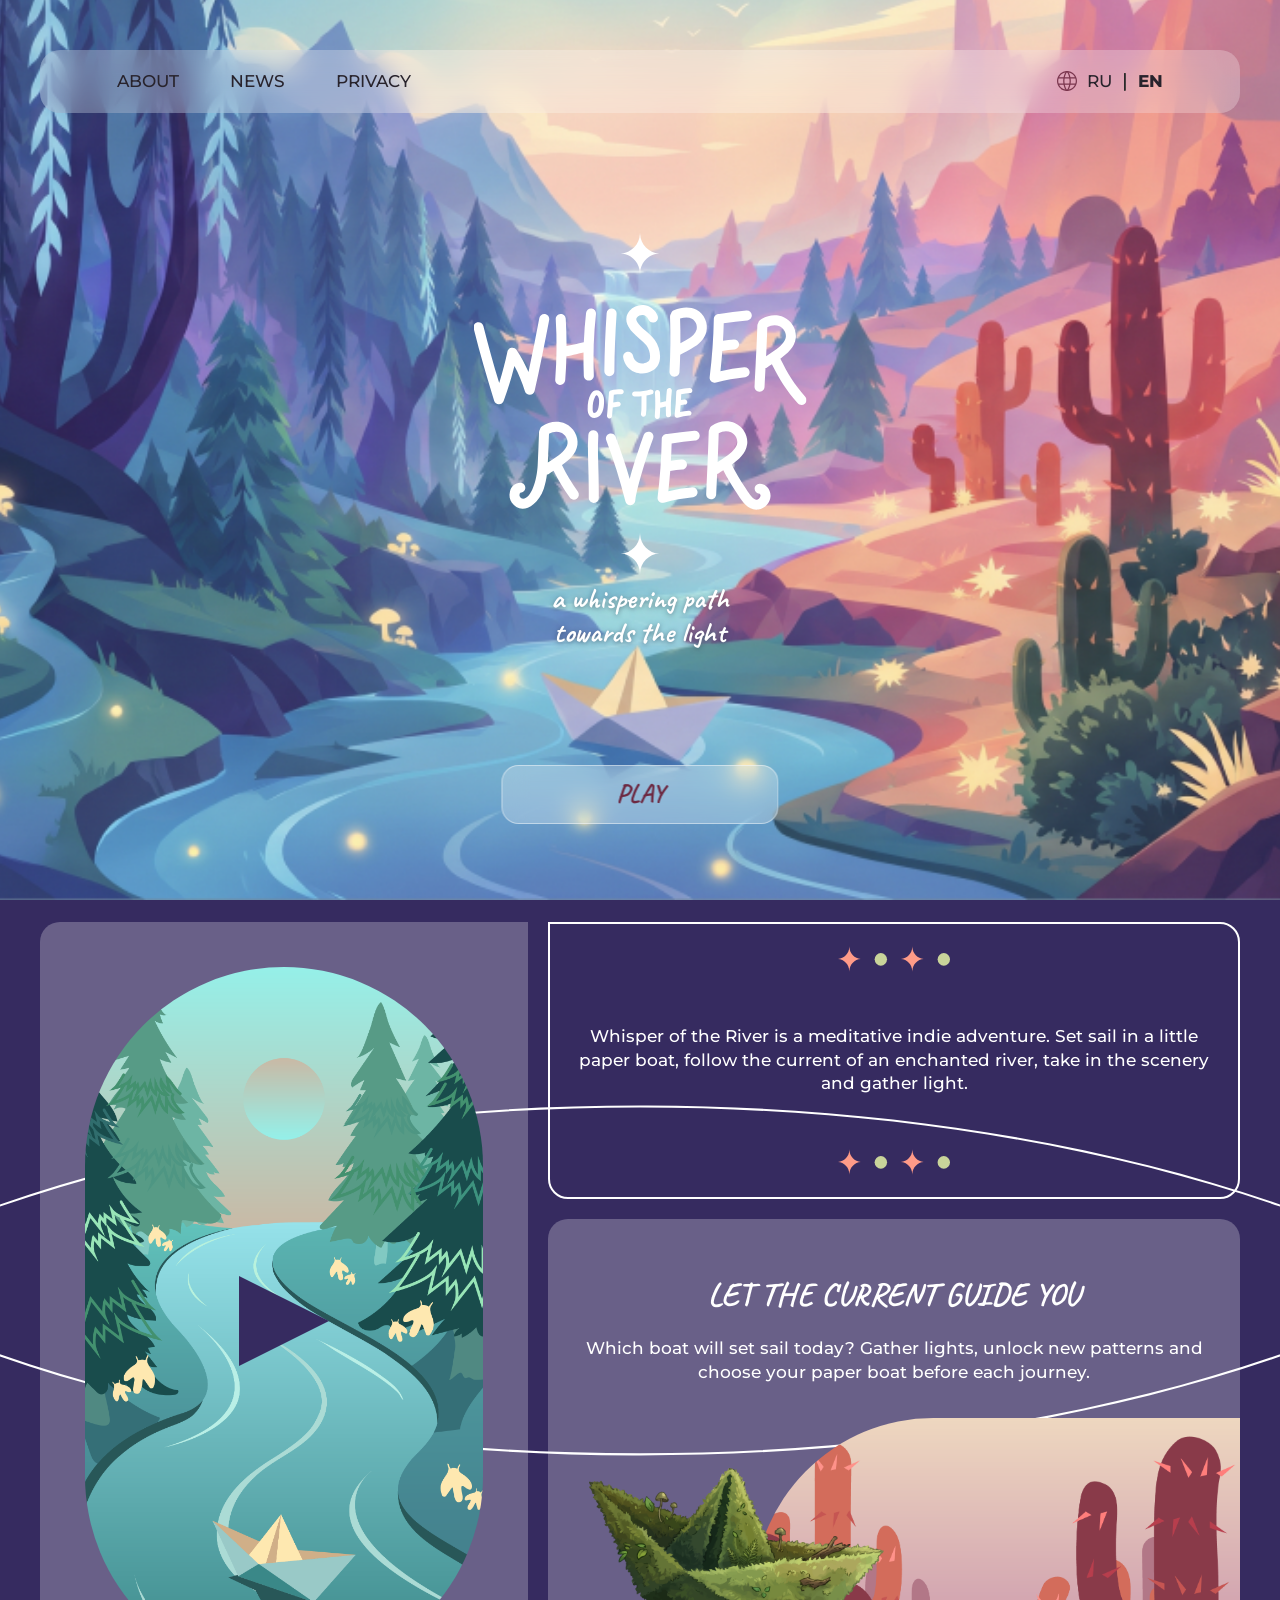
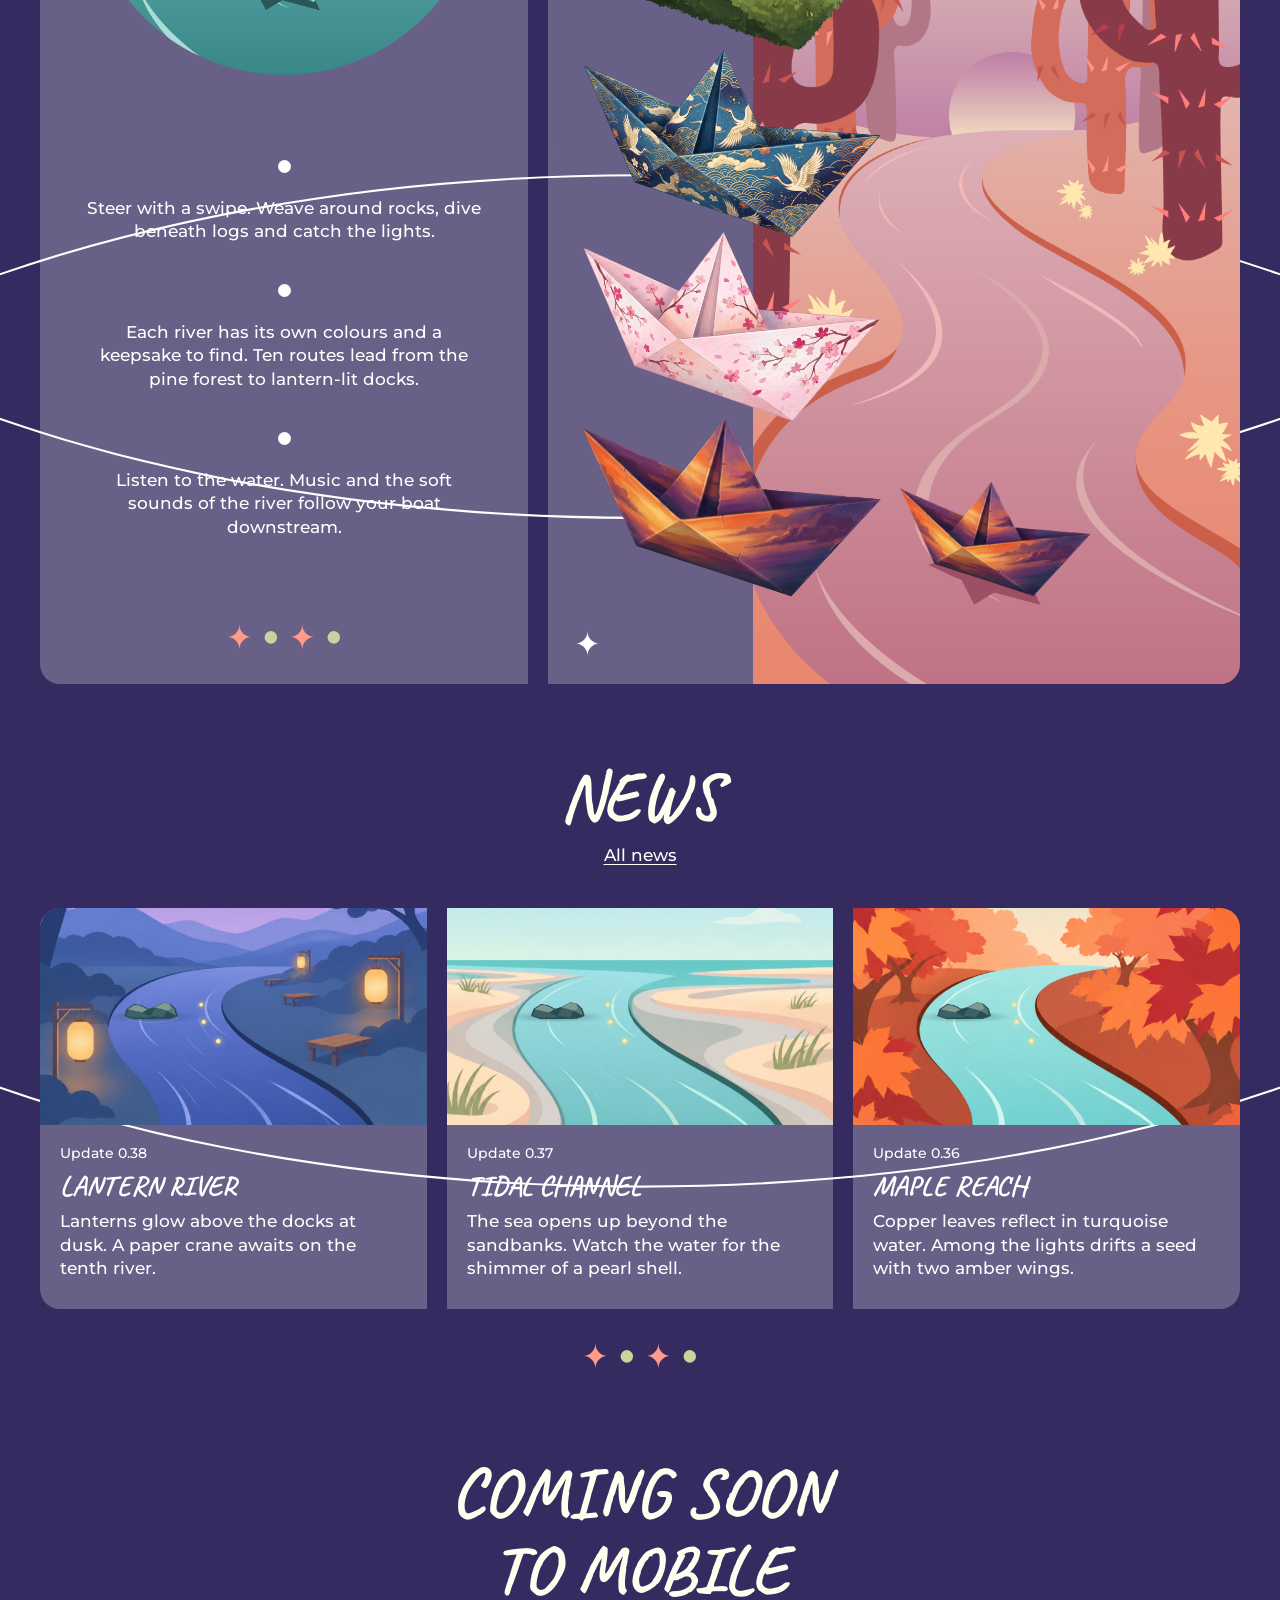
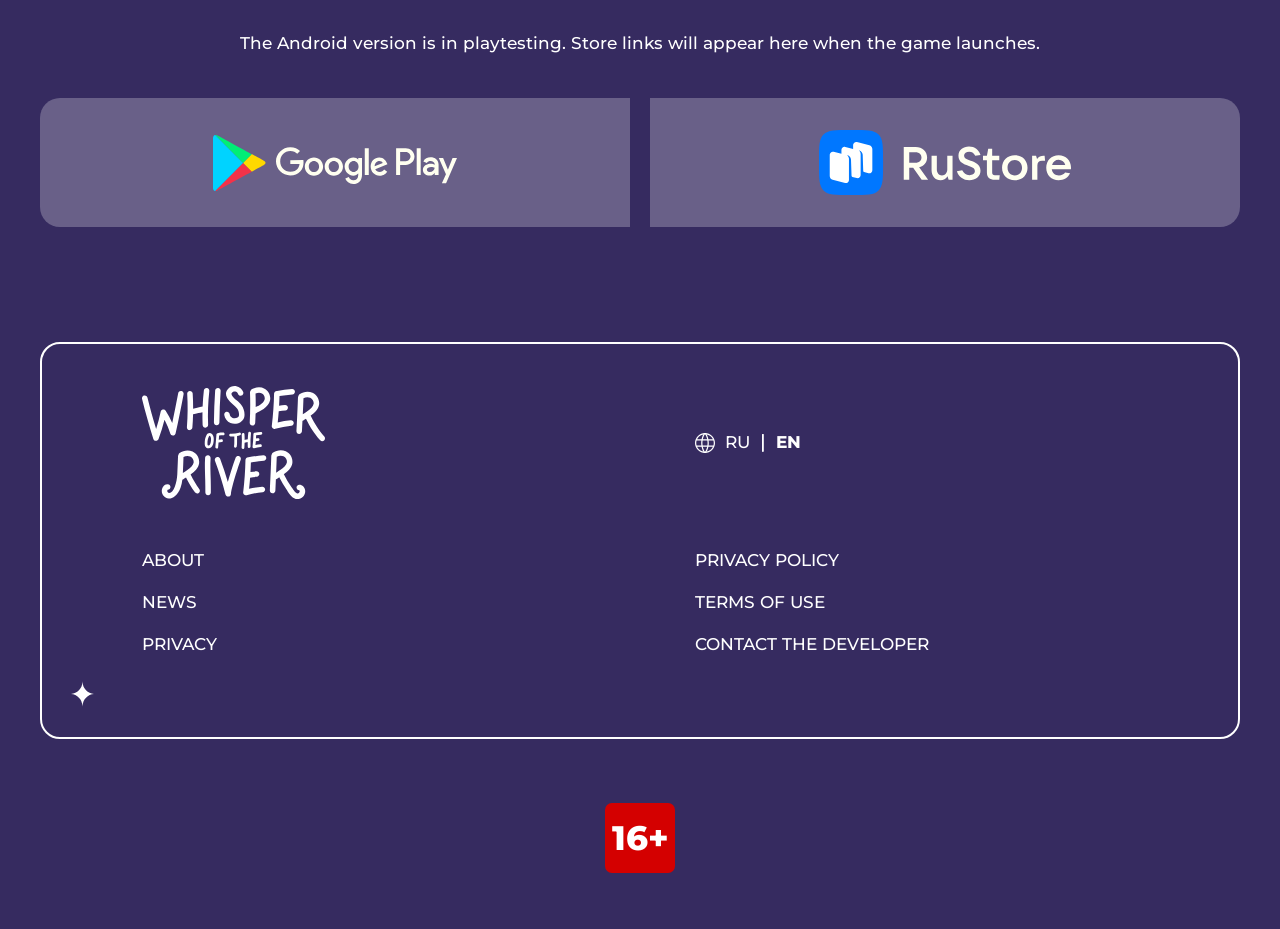
==== en/index.html @ 46de57a1 "Публикация сайта Whisper of the River" ====
<!doctype html>
<html lang="en"><head><meta charset="utf-8"><meta name="viewport" content="width=device-width,initial-scale=1"><meta name="theme-color" content="#362b60"><title>Whisper of the River</title>
<meta name="description" content="A paper boat’s journey along ten enchanted rivers."><link rel="icon" href="../assets/spark.svg"><link rel="stylesheet" href="../assets/site.css"><script defer src="../assets/site.js"></script></head>
<body class="landing"><a class="skip" href="#content">Skip to content</a><section class="hero"><header class="bar wrap"><nav aria-label="Menu"><a href="index.html#about">About</a><a href="news/index.html">News</a><a href="privacy/index.html">Privacy</a></nav><div class="languages"><img src="../assets/globe.svg" alt="" ><a lang="ru" hreflang="ru" href="../index.html">RU</a><img src="../assets/divider-dark.svg" alt="" class="divider"><a lang="en" hreflang="en" href="index.html" aria-current="page">EN</a></div>
      <button class="menu-toggle" data-open="menu" aria-haspopup="dialog" aria-controls="menu" aria-label="Menu"><img src="../assets/menu.svg" alt="" ></button></header>
    <dialog id="menu" aria-label="Menu"><button class="close" autofocus aria-label="Close" data-close><img src="../assets/close.svg" alt="" ></button>
    <a href="index.html" aria-label="Home"><picture><source media="(max-width: 700px)" srcset="../assets/wordmark-mobile.svg"><img src="../assets/wordmark.svg" alt="Whisper of the River" ></picture></a><nav><a href="index.html#about">About</a><a href="news/index.html">News</a><a href="privacy/index.html">Privacy</a></nav><a class="play menu-play" href="index.html#release">Play</a></dialog><h1><picture><source media="(max-width: 700px)" srcset="../assets/hero-mobile.svg"><img src="../assets/hero-logo.svg" alt="Whisper of the River" ></picture></h1>
        <p class="tagline">a whispering path<br>towards the light</p><a class="play" href="#release">Play</a></section>
        <main id="content"><section class="about wrap" id="about" aria-label="About">
        <div class="intro"><img src="../assets/stars-top.svg" alt="" ><p>Whisper of the River is a meditative indie adventure. Set sail in a little paper boat, follow the current of an enchanted river, take in the scenery and gather light.</p><img src="../assets/stars.svg" alt="" ></div>
        <div class="journey"><button class="poster" data-open="film" aria-haspopup="dialog" aria-label="Watch gameplay"><img src="../assets/forest.png" alt="" ><img src="../assets/play.svg" alt="" class="play-icon"></button>
        <ul><li>Steer with a swipe. Weave around rocks, dive beneath logs and catch the lights.</li><li>Each river has its own colours and a keepsake to find. Ten routes lead from the pine forest to lantern-lit docks.</li><li>Listen to the water. Music and the soft sounds of the river follow your boat downstream.</li></ul><img src="../assets/stars.svg" alt="" ></div>
        <div class="fleet"><h2>Let the current guide you</h2>
        <p>Which boat will set sail today? Gather lights, unlock new patterns and choose your paper boat before each journey.</p>
        <div class="fleet-art"><img src="../assets/trail.svg" alt="" class="trail"><img src="../assets/desert.png" alt="" class="desert" loading="lazy"><img src="../assets/boat-moss.png" alt="" class="boat moss" loading="lazy"><img src="../assets/boat-night.png" alt="" class="boat night" loading="lazy"><img src="../assets/boat-blossom.png" alt="" class="boat blossom" loading="lazy"><img src="../assets/boat-sunset.png" alt="" class="boat sunset" loading="lazy"><img src="../assets/boat-sunset.png" alt="" class="boat little" loading="lazy"><img src="../assets/spark.svg" alt="" class="spark"></div></div></section>
        <section class="news wrap" id="news"><h2>News</h2><a href="news/index.html">All news</a><div class="cards"><article><a class="card" href="news/lantern/index.html"><img src="../assets/10.webp" alt="" loading="lazy">
        <div><small>Update 0.38</small><h3>Lantern River</h3><p>Lanterns glow above the docks at dusk. A paper crane awaits on the tenth river.</p></div></a></article><article><a class="card" href="news/tidal/index.html"><img src="../assets/09.webp" alt="" loading="lazy">
        <div><small>Update 0.37</small><h3>Tidal Channel</h3><p>The sea opens up beyond the sandbanks. Watch the water for the shimmer of a pearl shell.</p></div></a></article><article><a class="card" href="news/maple/index.html"><img src="../assets/08.webp" alt="" loading="lazy">
        <div><small>Update 0.36</small><h3>Maple Reach</h3><p>Copper leaves reflect in turquoise water. Among the lights drifts a seed with two amber wings.</p></div></a></article></div><img src="../assets/stars.svg" alt="" ></section>
        <section id="release" class="release wrap"><h2>Coming soon<br>to mobile</h2><p>The Android version is in playtesting. Store links will appear here when the game launches.</p>
        <div class="stores"><div><img src="../assets/google-play.svg" alt="Google Play" ></div><div><img src="../assets/rustore.svg" alt="RuStore" ></div></div></section></main>
        <dialog id="film" aria-label="Watch gameplay"><button class="close" autofocus aria-label="Close" data-close><img src="../assets/close.svg" alt="" ></button><img class="footage" data-src="../assets/river-in-motion.webp" alt="A recording of a paper boat on the river"></dialog><footer class="wrap"><div class="footer-box"><a href="index.html" aria-label="Home"><picture><source media="(max-width: 700px)" srcset="../assets/wordmark-mobile.svg"><img src="../assets/wordmark.svg" alt="Whisper of the River" ></picture></a><div class="languages"><img src="../assets/globe-light.svg" alt="" ><a lang="ru" hreflang="ru" href="../index.html">RU</a><img src="../assets/divider.svg" alt="" class="divider"><a lang="en" hreflang="en" href="index.html" aria-current="page">EN</a></div><nav><a href="index.html#about">About</a><a href="news/index.html">News</a><a href="privacy/index.html">Privacy</a></nav>
    <nav><a href="privacy/index.html">Privacy policy</a><a href="terms/index.html">Terms of use</a><a href="mailto:al.mandarinne@mail.ru">Contact the developer</a></nav></div><b class="age">16+</b></footer></body></html>
---- assets/site.css ----
@font-face {
  font-family: Montserrat; src: url(Montserrat.ttf) format("truetype");
  font-weight: 100 900; font-display: swap;
}
@font-face {
  font-family: Caveat; src: url(caveat.ttf) format("truetype");
  font-weight: 400 700; font-display: swap;
}
:root {
  --river: #362b60; --glass: rgb(255 255 255 / 25%); --cream: #fffff0;
  color: white; background: var(--river); font: 500 106.25%/1.4 Montserrat, sans-serif;
}
* { box-sizing: border-box; }
body { margin: 0; }
body:has(dialog[open]) { overflow: hidden; }
img { display: block; max-width: 100%; }
button, a { color: inherit; font: inherit; }
button { cursor: pointer; }
button:focus-visible, a:focus-visible { outline: 3px solid #ffd58c; outline-offset: 4px; }
a { text-underline-offset: .18em; }
a:hover { text-decoration: underline; }
button { border: 0; background: transparent; padding: 0; }
p, h1, h2, h3, ul { margin: 0; }
h1,h2,h3,.play,.tagline { font-family: Caveat, cursive; font-weight: 700; }
h2,h3,.play { text-transform: uppercase; }
.wrap { width: min(1200px, calc(100% - 64px)); margin-inline: auto; }
.skip { position: absolute; top: -5rem; left: 1rem; z-index: 10; background: var(--river); padding: .65rem; }
.skip:focus { top: 0; }
.hero {
  position: relative; isolation: isolate; height: clamp(560px, 100svh, 1080px);
  background: #74899b url(river-valley.png) center bottom / auto 115.55% no-repeat;
}
@media (min-aspect-ratio: 2/1) { .hero { background-size: cover; } }
.hero h1,.tagline,.hero > .play { position: absolute; left: 50%; transform: translateX(-50%); }
.hero h1 { top: 25.8%; width: min(37vh, 397px); width: min(37svh, 397px); }
.hero h1 img { width: 100%; }
.tagline { top: 64.7%; font-size: clamp(1.45rem,3.2svh,2rem); line-height: 1.18; text-align: center; text-shadow: 0 1px 5px #303d5299; }
.play {
  display: grid; place-items: center; text-decoration: none; background: var(--glass);
  border-radius: 17px; border: 1px solid #ffffff73; backdrop-filter: blur(12px);
  width: 277px; height: 59px; font-size: 1.55rem; color: #6d2942;
}
.hero > .play { top: 85%; }
.play:hover { background: #ffffff80; }
.bar {
  height: 63px; display: flex; align-items: center; justify-content: space-between;
  color: #28232c; border-radius: 20px; background: var(--glass); backdrop-filter: blur(14px);
  padding: 0 clamp(24px,6vw,102px);
}
.hero .bar { position: absolute; inset: 5.55% 0 auto; }
.bar nav,.languages { display: flex; align-items: center; }
.bar nav { gap: clamp(18px,4vw,66px); }
nav a,.languages a { text-decoration: none; text-transform: uppercase; }
nav a:hover,.languages a:hover { text-decoration: underline; }
.languages { gap: 10px; }
.languages a { padding: .5rem 0; }
.languages a[aria-current] { font-weight: 750; }
.languages .divider { width: 18px; transform: rotate(90deg); margin-inline: -6px; }
.menu-toggle { display: none; }
.landing { background: var(--river) url(orbits.svg) center 442px / 2000px auto no-repeat; }
.about {
  position: relative; margin-top: 22px; display: grid; gap: 20px;
  grid-template-columns: 488fr 692fr; grid-template-rows: auto 1fr;
  grid-template-areas: "journey intro" "journey fleet"; text-align: center;
}
.intro,.journey,.fleet { min-width: 0; }
.intro { grid-area: intro; border: 2px solid #fff; border-radius: 0 20px 20px; min-height: 277px;
  padding: 22px 18px; display: flex; flex-direction: column; align-items: center; justify-content: space-between; gap: 24px; }
.intro p { margin-block: auto; }
.journey,.fleet,.card,.stores > div { background: var(--glass); }
.journey { grid-area: journey; border-radius: 20px 0 0 20px; padding: 9.2% 9.2% 7%; display: flex; flex-direction: column; align-items: center; justify-content: space-between; gap: 32px; }
.poster { position: relative; border-radius: 999px; overflow: hidden; width: 100%; }
.poster > img:first-child { width: 100%; aspect-ratio: 398/708; object-fit: cover; }
.play-icon { position: absolute; width: 22.6%; inset: 50% auto auto 50%; transform: translate(-50%,-50%); transition: scale .15s; }
.poster:hover .play-icon { scale: 1.05; }
.journey ul { list-style: none; padding: 0; display: grid; gap: clamp(22px,3.1vw,65px); }
.journey li::before { content: ""; display: block; margin: 0 auto 1.4rem; width: 13px; height: 13px; background: url(dot.svg) center / contain no-repeat; }
.fleet { grid-area: fleet; border-radius: 20px 20px 20px 0; display: flex; flex-direction: column; overflow: hidden; }
.fleet h2 { margin: 7.7% 12px 0; font-size: clamp(1.55rem,2.55vw,2.12rem); }
.fleet p { margin: 2.8% 2.8% 4.8%; }
.fleet-art { margin-top: auto; position: relative; aspect-ratio: 692/866; }
.fleet-art img { position: absolute; }
.desert { right: 0; top: 0; width: 70.4%; height: 100%; object-fit: cover; border-radius: 37% 0 0 0 / 21% 0 0 0; }
.trail { top: 10%; left: 36%; width: 32%; transform: rotate(13deg); }
.boat { object-fit: cover; width: 52.2%; left: -1.6%; }
.moss { top: 5.8%; left: 5.9%; width: 42.6%; }
.night { top: 25.8%; }
.blossom { top: 47%; }
.sunset { top: 68%; width: 53.2%; }
.little { top: 75.8%; left: 46.7%; width: 34%; }
.spark { bottom: 3.2%; left: 4%; width: 3.3%; }
@media (min-width: 1600px) {
  .about::before,.about::after,.landing footer::before,.landing footer::after { content: ""; position: absolute; top: 10px; width: 60px; height: 66px; background: url(margin-star.svg) center / contain no-repeat; }
  .about::after,.landing footer::after { left: calc(50% + 50vw - 110px); }
  .about::before,.landing footer::before { right: calc(50% + 50vw - 82px); width: 32px; background-image: url(margin-dot.svg); }
  .landing footer::before,.landing footer::after { top: auto; bottom: 35px; }
}
.news,.release { text-align: center; }
.news { margin-top: 75px; }
.news h2,.release h2,.inside h1 { color: var(--cream); font-size: clamp(2.5rem,5.35vw,4.12rem); line-height: 1.12; }
.news > a { display: inline-block; margin-top: 8px; }
.news > img { margin: 34px auto 0; }
.cards { display: grid; grid-template-columns: repeat(3,minmax(0,1fr)); gap: 20px; margin-top: 40px; text-align: left; }
.card { display: block; text-decoration: none; overflow: hidden; height: 100%; }
.cards article:first-child .card { border-radius: 20px 0 0 20px; }
.cards article:last-child .card { border-radius: 0 20px 20px 0; }
.card > img { width: 100%; aspect-ratio: 16/9; object-fit: cover; object-position: 50% 43%; }
.card > div { padding: 16px 20px 28px; }
.card h3 { font-size: 1.65rem; line-height: 1.14; margin: 5px 0 8px; }
.card:hover { text-decoration: none; background: #ffffff52; }
.card:hover h3 { text-decoration: underline; }
small { font-size: .84rem; }
.release { margin-top: 86px; }
.release p { margin: 24px auto 42px; max-width: 950px; }
.stores { display: grid; grid-template-columns: 1fr 1fr; gap: 20px; }
.stores > div { min-height: 129px; display: grid; place-items: center; border-radius: 20px 0 0 20px; }
.stores > div + div { border-radius: 0 20px 20px 0; }
footer { position: relative; padding-block: clamp(80px,9vw,172px) 56px; }
.footer-box { border: 2px solid white; border-radius: 20px; padding: 42px 8.3% 80px;
  display: grid; grid-template-columns: 1fr 1fr; align-items: center; gap: 50px 11%;
  background: url(spark.svg) 2.5% 92% / 23px auto no-repeat; }
.footer-box nav { display: grid; justify-items: start; gap: 18px; }
.age { display: grid; place-items: center; background: #d40000; color: white; width: 70px; height: 70px; margin: 64px auto 0; border-radius: 7px; font: 800 2rem/1 Montserrat,sans-serif; }
dialog { background: var(--river); color: white; border: 0; padding: 0; }
dialog::backdrop { background: #171127bc; }
.close,.menu-toggle { min-width: 44px; min-height: 44px; place-items: center; }
.close { display: grid; position: absolute; top: 12px; right: 10px; z-index: 1; border-radius: 50%; background: var(--river); }
#film { border-radius: 18px; overflow: hidden; }
.footage { max-height: 88svh; max-width: 92vw; }
#menu { margin: 0 0 0 auto; width: min(85vw,320px); max-width: none; height: 100%; max-height: none; padding: 60px 20px 25px; }
#menu[open] { display: flex; flex-direction: column; }
#menu nav { display: grid; gap: 22px; margin-top: 52px; }
.menu-play { margin: auto auto 0; max-width: 100%; color: var(--cream); }
.inner-page .bar { margin-block: 32px 64px; background: #c3bdd1; }
.inside > h1 { text-transform: uppercase; margin: 24px 0 16px; overflow-wrap: anywhere; hyphens: auto; }
.inside > p,.inside > h2,.inside > small,.inside > a { max-width: 780px; margin-block: 20px; }
.inside > small { display: block; }
.article-art { width: min(100%,780px); max-height: 500px; object-fit: cover; object-position: center 43%; border-radius: 20px; }
@media (max-width: 900px) and (min-width: 701px) {
  .about { grid-template-columns: 41fr 59fr; gap: 12px; }
  .cards { gap: 12px; }
  .bar { padding-inline: 24px; }
  .footer-box { padding-inline: 5%; }
}
@media (max-width: 700px) {
  :root { font-size: 100%; }
  .wrap { width: calc(100% - 40px); }
  .hero { height: clamp(570px,100svh,850px); background-size: auto 100%; }
  .hero .bar { top: 4.5%; }
  .bar { padding: 0 10px 0 20px; }
  .bar nav { display: none; }
  .menu-toggle { display: grid; }
  .hero h1 { top: 31.3%; width: min(53.3vw,25svh,235px); }
  .tagline { top: 59.2%; font-size: 1.52rem; }
  .hero > .play { top: auto; bottom: 5.4%; width: 223px; }
  .landing { background-image: none; }
  .about { margin-top: 16px; display: flex; flex-direction: column; gap: 16px; }
  .intro,.journey,.fleet { border-radius: 20px; }
  .intro { padding: 20px 17px; min-height: 330px; }
  .intro img,.journey > img,.news > img { width: 80px; }
  .journey { padding: 26px 18px; gap: 30px; }
  .poster { max-width: 398px; }
  .journey ul { gap: 24px; }
  .journey li::before { width: 9px; height: 9px; margin-bottom: 18px; }
  .fleet h2 { font-size: 1.35rem; margin: 20px 8px 0; }
  .fleet p { margin: 15px 18px 35px; }
  .fleet-art { aspect-ratio: 334/866; max-height: 950px; }
  .desert { width: 74%; border-top-left-radius: 50% 20%; }
  .trail { display: none; }
  .boat { width: 83.5%; left: -26%; }
  .moss { width: 68%; top: 10.2%; left: -14%; }
  .night { top: 25.5%; } .blossom { top: 42%; } .sunset { top: 58.2%; }
  .little { top: 76.6%; left: 28.4%; width: 66%; }
  .spark { width: 16px; bottom: 2%; }
  .news { margin-top: 36px; }
  .cards { grid-template-columns: 1fr; gap: 16px; margin-top: 20px; }
  .landing .cards article:not(:first-child) { display: none; }
  .cards article .card,.cards article:first-child .card,.cards article:last-child .card { border-radius: 20px; }
  .card { text-align: center; }
  .news > img { margin-top: 20px; }
  .release { margin-top: 42px; }
  .release p { margin: 14px auto 22px; max-width: 32ch; }
  .stores { grid-template-columns: 1fr; gap: 16px; }
  .stores > div,.stores > div + div { min-height: 74px; border-radius: 16px; }
  .stores img { width: 143px; }
  footer { padding: 80px 0 24px; }
  .footer-box { grid-template-columns: 1fr; padding: 36px 17px 24px; gap: 30px; background-image: none; }
  .footer-box nav { font-size: .9rem; gap: 11px; }
  .footer-box .languages { grid-row: 4; }
  .age { margin-top: 32px; }
  .inner-page .bar { margin-block: 22px 38px; }
}
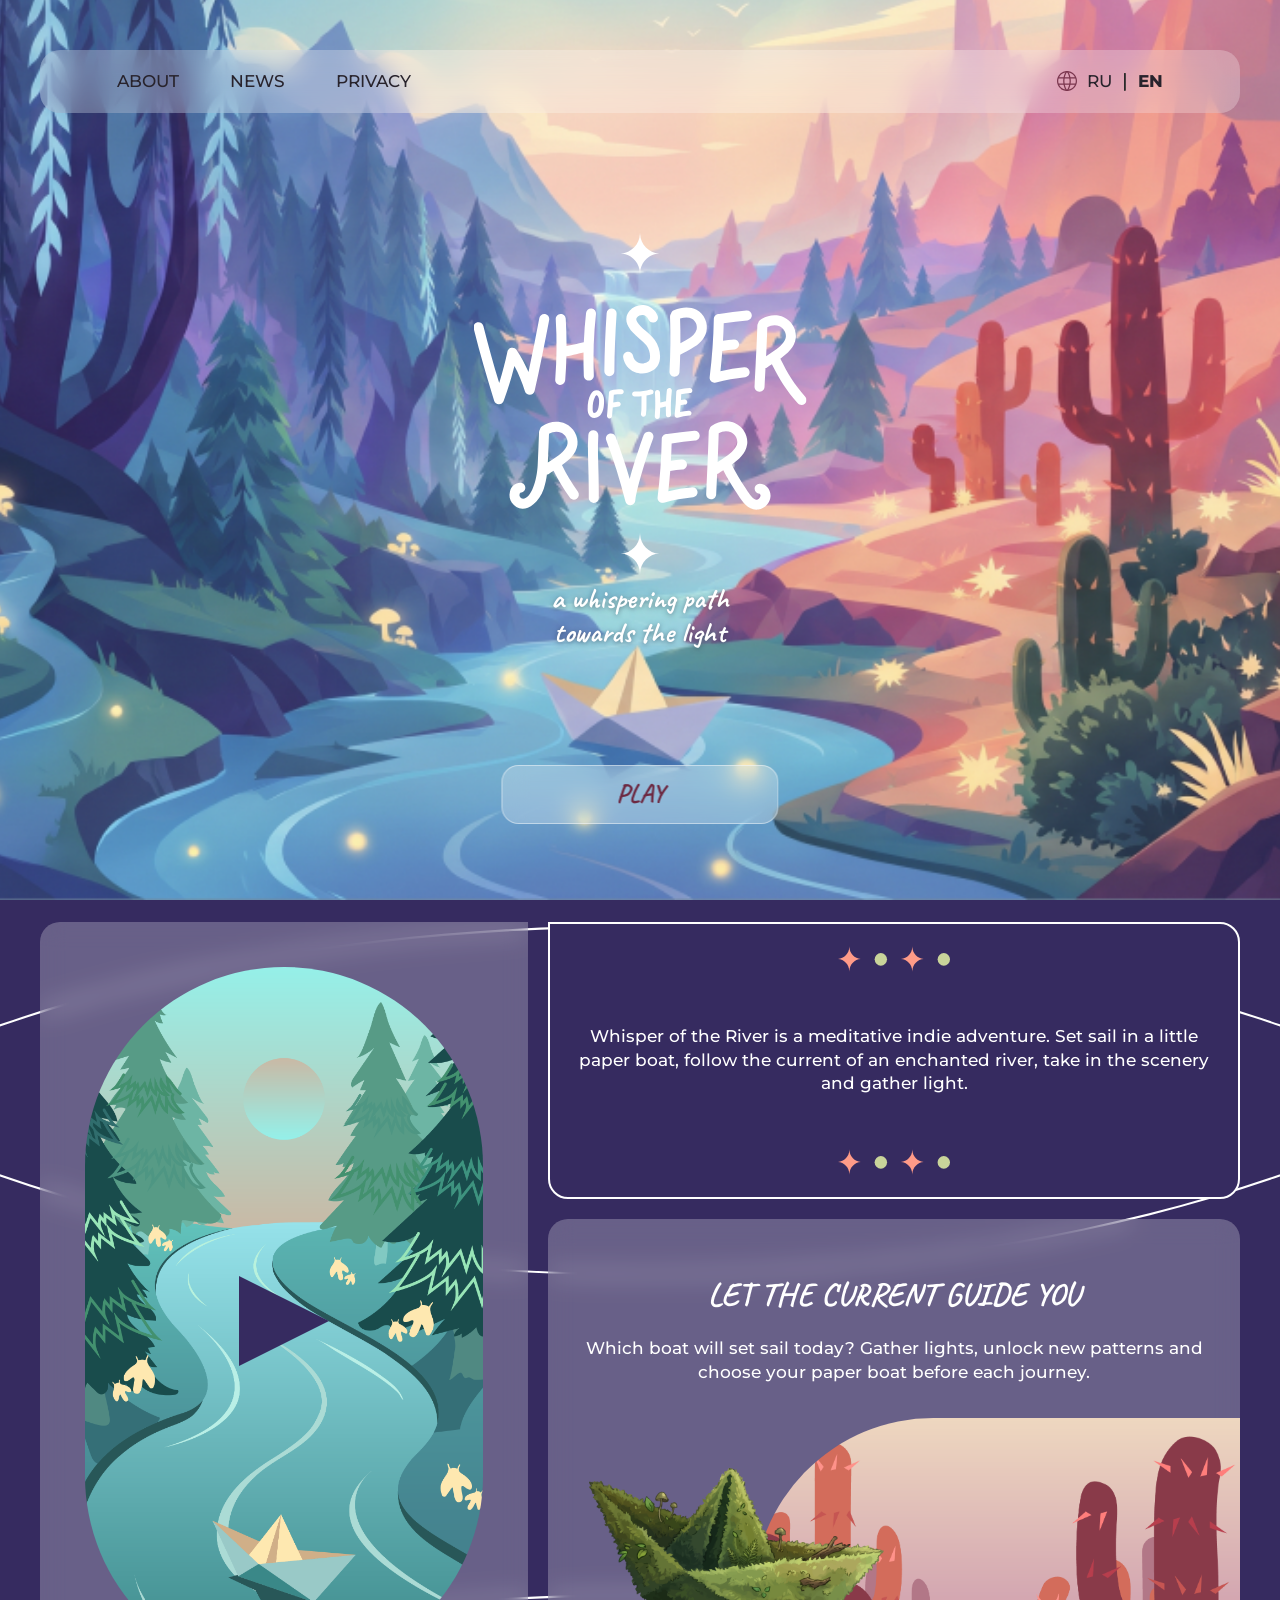
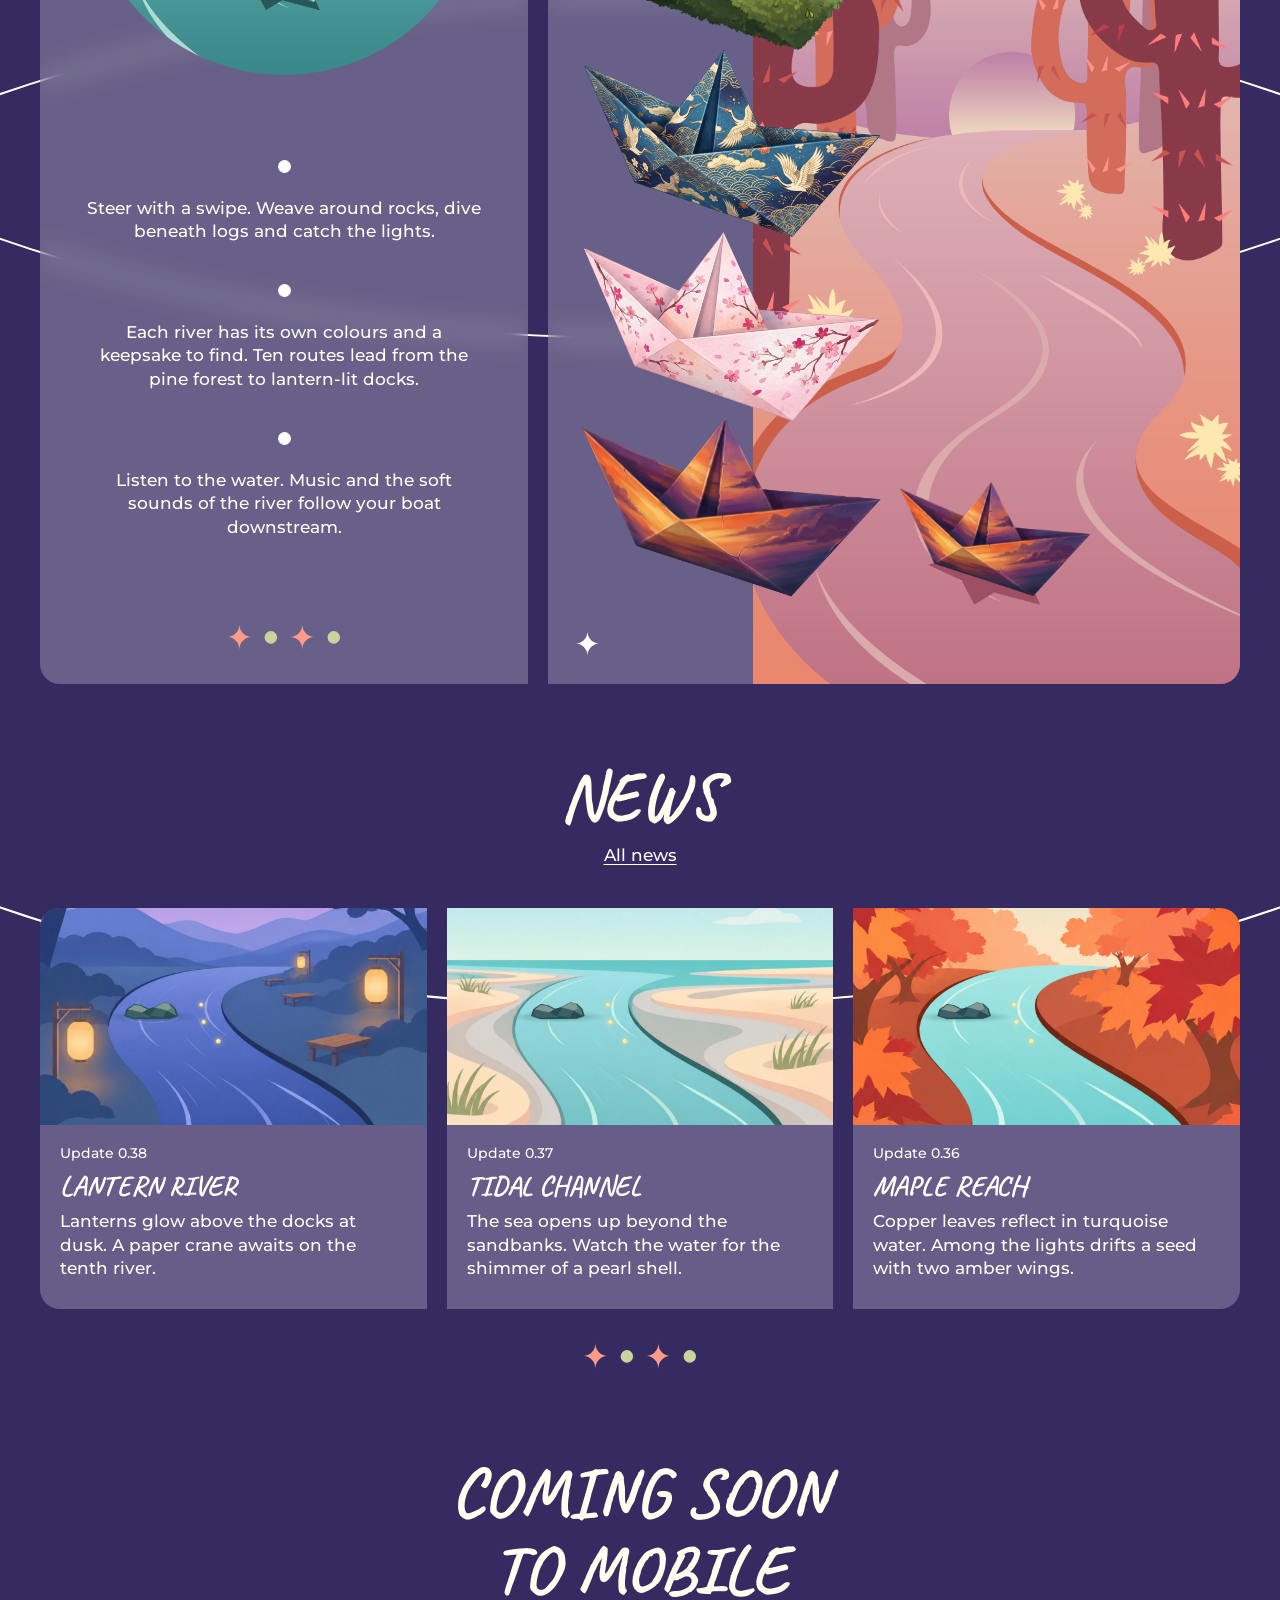
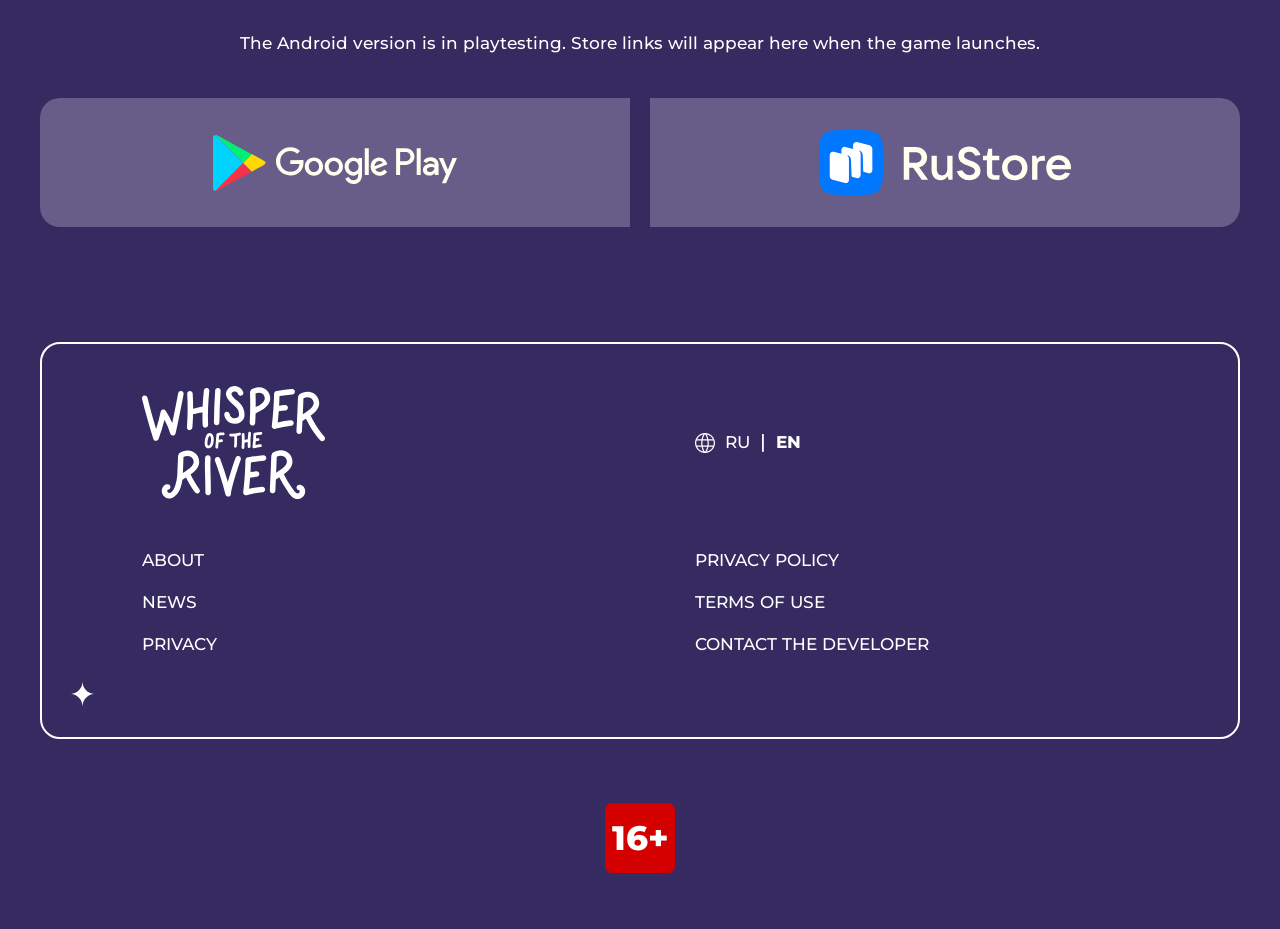
==== commit 0532daa8: "Исправить фон карточек и добавить выбор кораблика на реке" ====
--- a/en/index.html
+++ b/en/index.html
@@ -12,7 +12,7 @@
         <ul><li>Steer with a swipe. Weave around rocks, dive beneath logs and catch the lights.</li><li>Each river has its own colours and a keepsake to find. Ten routes lead from the pine forest to lantern-lit docks.</li><li>Listen to the water. Music and the soft sounds of the river follow your boat downstream.</li></ul><img src="../assets/stars.svg" alt="" ></div>
         <div class="fleet"><h2>Let the current guide you</h2>
         <p>Which boat will set sail today? Gather lights, unlock new patterns and choose your paper boat before each journey.</p>
-        <div class="fleet-art"><img src="../assets/trail.svg" alt="" class="trail"><img src="../assets/desert.png" alt="" class="desert" loading="lazy"><img src="../assets/boat-moss.png" alt="" class="boat moss" loading="lazy"><img src="../assets/boat-night.png" alt="" class="boat night" loading="lazy"><img src="../assets/boat-blossom.png" alt="" class="boat blossom" loading="lazy"><img src="../assets/boat-sunset.png" alt="" class="boat sunset" loading="lazy"><img src="../assets/boat-sunset.png" alt="" class="boat little" loading="lazy"><img src="../assets/spark.svg" alt="" class="spark"></div></div></section>
+        <div class="fleet-art" role="group" aria-label="Choose a boat"><img src="../assets/trail.svg" alt="" class="trail"><img src="../assets/desert.png" alt="" class="desert" loading="lazy"><button type="button" class="boat moss" aria-label="Moss" aria-pressed="false"><img src="../assets/boat-moss.png" alt="" loading="lazy"></button><button type="button" class="boat night" aria-label="Cranes" aria-pressed="false"><img src="../assets/boat-night.png" alt="" loading="lazy"></button><button type="button" class="boat blossom" aria-label="Cherry blossom" aria-pressed="false"><img src="../assets/boat-blossom.png" alt="" loading="lazy"></button><button type="button" class="boat sunset" aria-label="Sunset" aria-pressed="true"><img src="../assets/boat-sunset.png" alt="" loading="lazy"></button><div class="little" aria-hidden="true"><img src="../assets/boat-sunset.png" alt="" loading="lazy"></div><img src="../assets/spark.svg" alt="" class="spark"></div></div></section>
         <section class="news wrap" id="news"><h2>News</h2><a href="news/index.html">All news</a><div class="cards"><article><a class="card" href="news/lantern/index.html"><img src="../assets/10.webp" alt="" loading="lazy">
         <div><small>Update 0.38</small><h3>Lantern River</h3><p>Lanterns glow above the docks at dusk. A paper crane awaits on the tenth river.</p></div></a></article><article><a class="card" href="news/tidal/index.html"><img src="../assets/09.webp" alt="" loading="lazy">
         <div><small>Update 0.37</small><h3>Tidal Channel</h3><p>The sea opens up beyond the sandbanks. Watch the water for the shimmer of a pearl shell.</p></div></a></article><article><a class="card" href="news/maple/index.html"><img src="../assets/08.webp" alt="" loading="lazy">
--- a/assets/site.css
+++ b/assets/site.css
@@ -57,17 +57,23 @@
 .languages a[aria-current] { font-weight: 750; }
 .languages .divider { width: 18px; transform: rotate(90deg); margin-inline: -6px; }
 .menu-toggle { display: none; }
-.landing { background: var(--river) url(orbits.svg) center 442px / 2000px auto no-repeat; }
+.landing main {
+  display: flow-root;
+  background: url(orbits.svg) center -638px / 2000px auto no-repeat;
+}
 .about {
   position: relative; margin-top: 22px; display: grid; gap: 20px;
   grid-template-columns: 488fr 692fr; grid-template-rows: auto 1fr;
   grid-template-areas: "journey intro" "journey fleet"; text-align: center;
 }
 .intro,.journey,.fleet { min-width: 0; }
-.intro { grid-area: intro; border: 2px solid #fff; border-radius: 0 20px 20px; min-height: 277px;
+.intro { grid-area: intro; background: var(--river); border: 2px solid #fff; border-radius: 0 20px 20px; min-height: 277px;
   padding: 22px 18px; display: flex; flex-direction: column; align-items: center; justify-content: space-between; gap: 24px; }
 .intro p { margin-block: auto; }
-.journey,.fleet,.card,.stores > div { background: var(--glass); }
+.journey,.fleet,.card,.stores > div { background: #685c88; }
+@supports (backdrop-filter: blur(12px)) {
+  .journey,.fleet { background: var(--glass); backdrop-filter: blur(12px); }
+}
 .journey { grid-area: journey; border-radius: 20px 0 0 20px; padding: 9.2% 9.2% 7%; display: flex; flex-direction: column; align-items: center; justify-content: space-between; gap: 32px; }
 .poster { position: relative; border-radius: 999px; overflow: hidden; width: 100%; }
 .poster > img:first-child { width: 100%; aspect-ratio: 398/708; object-fit: cover; }
@@ -79,15 +85,21 @@
 .fleet h2 { margin: 7.7% 12px 0; font-size: clamp(1.55rem,2.55vw,2.12rem); }
 .fleet p { margin: 2.8% 2.8% 4.8%; }
 .fleet-art { margin-top: auto; position: relative; aspect-ratio: 692/866; }
-.fleet-art img { position: absolute; }
+.fleet-art > img,.fleet-art > button,.little { position: absolute; }
 .desert { right: 0; top: 0; width: 70.4%; height: 100%; object-fit: cover; border-radius: 37% 0 0 0 / 21% 0 0 0; }
 .trail { top: 10%; left: 36%; width: 32%; transform: rotate(13deg); }
-.boat { object-fit: cover; width: 52.2%; left: -1.6%; }
+.boat { width: 52.2%; left: -1.6%; touch-action: manipulation; }
+.boat img { width: 100%; pointer-events: none; }
+.boat:focus-visible { outline-offset: -5px; border-radius: 14px; }
+@media (hover: hover) {
+  .boat:hover img { filter: drop-shadow(0 3px 6px #fff5); }
+}
 .moss { top: 5.8%; left: 5.9%; width: 42.6%; }
 .night { top: 25.8%; }
 .blossom { top: 47%; }
 .sunset { top: 68%; width: 53.2%; }
-.little { top: 75.8%; left: 46.7%; width: 34%; }
+.little { top: 75.8%; left: 46.7%; width: 34%; aspect-ratio: 235/131; pointer-events: none; }
+.little img { position: absolute; inset: 0; width: 100%; height: 100%; object-fit: contain; }
 .spark { bottom: 3.2%; left: 4%; width: 3.3%; }
 @media (min-width: 1600px) {
   .about::before,.about::after,.landing footer::before,.landing footer::after { content: ""; position: absolute; top: 10px; width: 60px; height: 66px; background: url(margin-star.svg) center / contain no-repeat; }
@@ -96,6 +108,7 @@
   .landing footer::before,.landing footer::after { top: auto; bottom: 35px; }
 }
 .news,.release { text-align: center; }
+.news h2,.news > a,.release h2,.release p { width: fit-content; margin-inline: auto; background: var(--river); }
 .news { margin-top: 75px; }
 .news h2,.release h2,.inside h1 { color: var(--cream); font-size: clamp(2.5rem,5.35vw,4.12rem); line-height: 1.12; }
 .news > a { display: inline-block; margin-top: 8px; }
@@ -107,7 +120,7 @@
 .card > img { width: 100%; aspect-ratio: 16/9; object-fit: cover; object-position: 50% 43%; }
 .card > div { padding: 16px 20px 28px; }
 .card h3 { font-size: 1.65rem; line-height: 1.14; margin: 5px 0 8px; }
-.card:hover { text-decoration: none; background: #ffffff52; }
+.card:hover { text-decoration: none; background: #776f95; }
 .card:hover h3 { text-decoration: underline; }
 small { font-size: .84rem; }
 .release { margin-top: 86px; }
@@ -153,7 +166,7 @@
   .hero h1 { top: 31.3%; width: min(53.3vw,25svh,235px); }
   .tagline { top: 59.2%; font-size: 1.52rem; }
   .hero > .play { top: auto; bottom: 5.4%; width: 223px; }
-  .landing { background-image: none; }
+  .landing main { background-image: none; }
   .about { margin-top: 16px; display: flex; flex-direction: column; gap: 16px; }
   .intro,.journey,.fleet { border-radius: 20px; }
   .intro { padding: 20px 17px; min-height: 330px; }
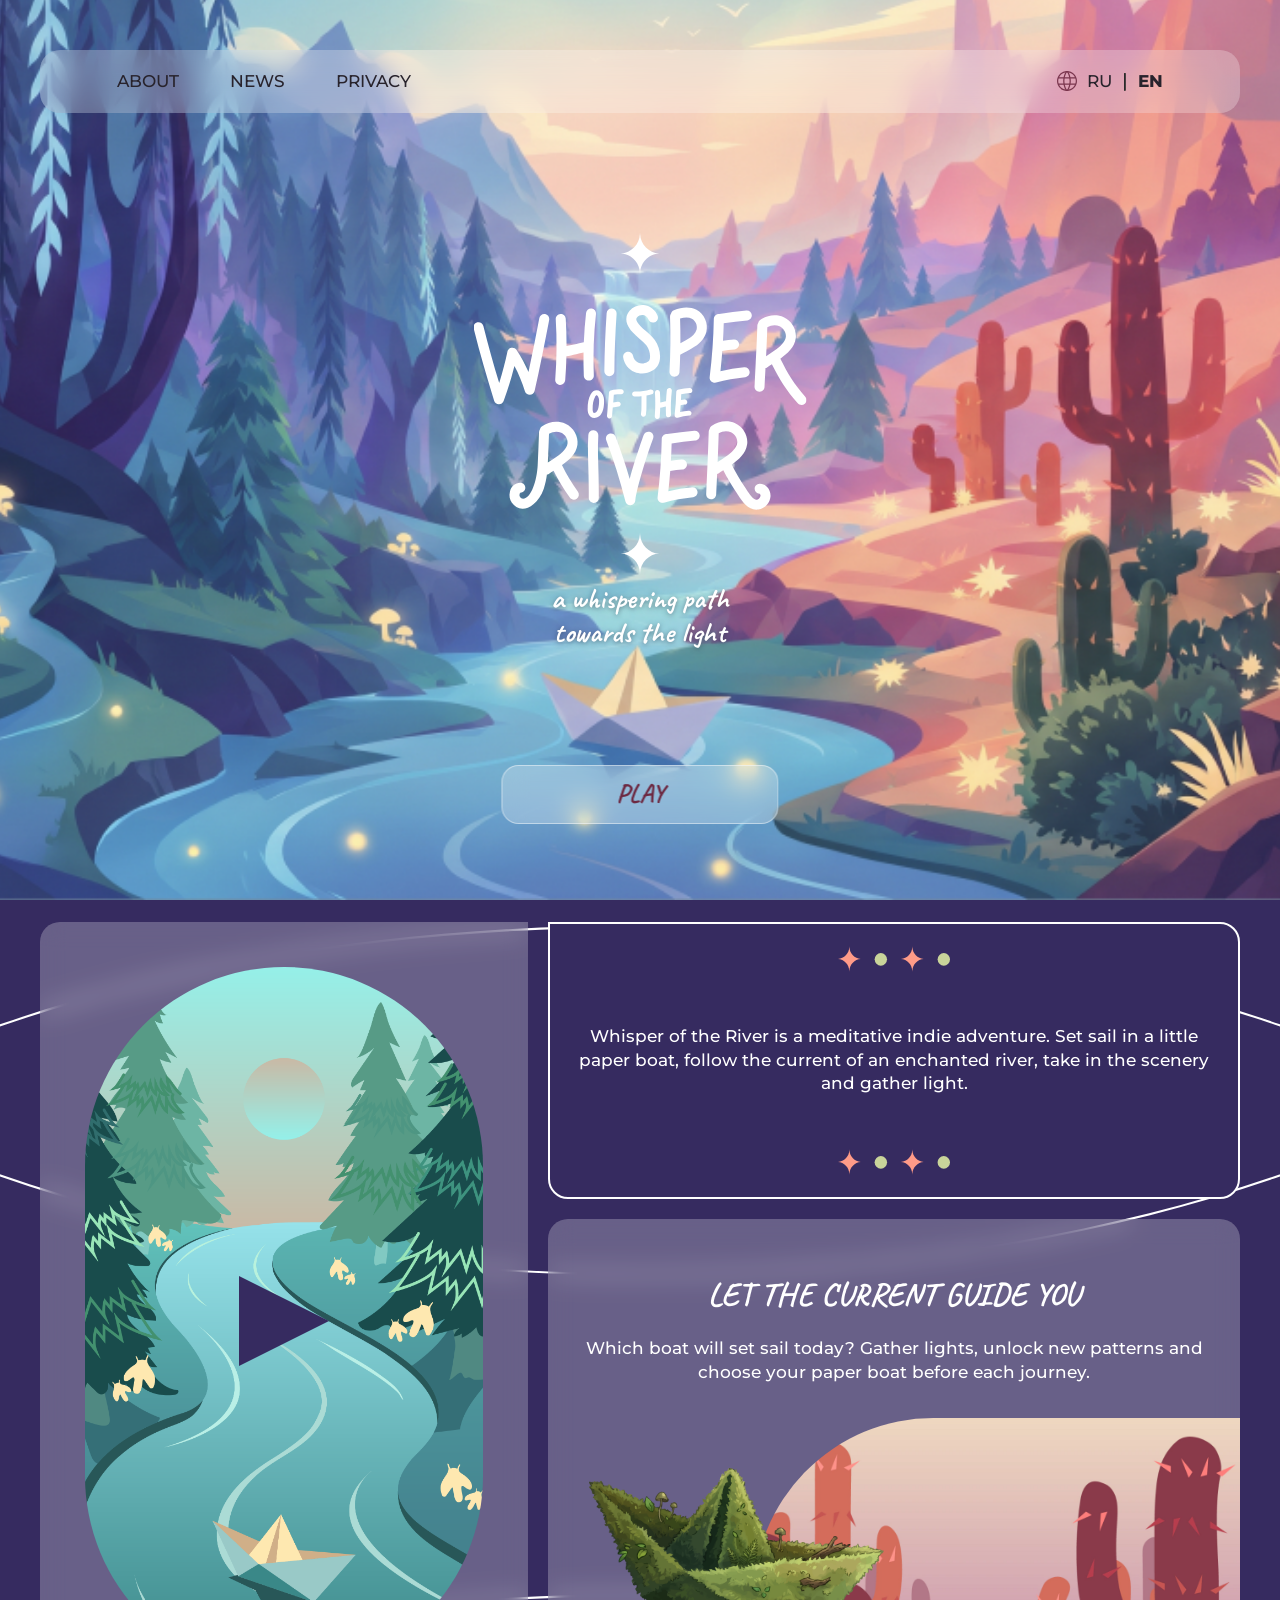
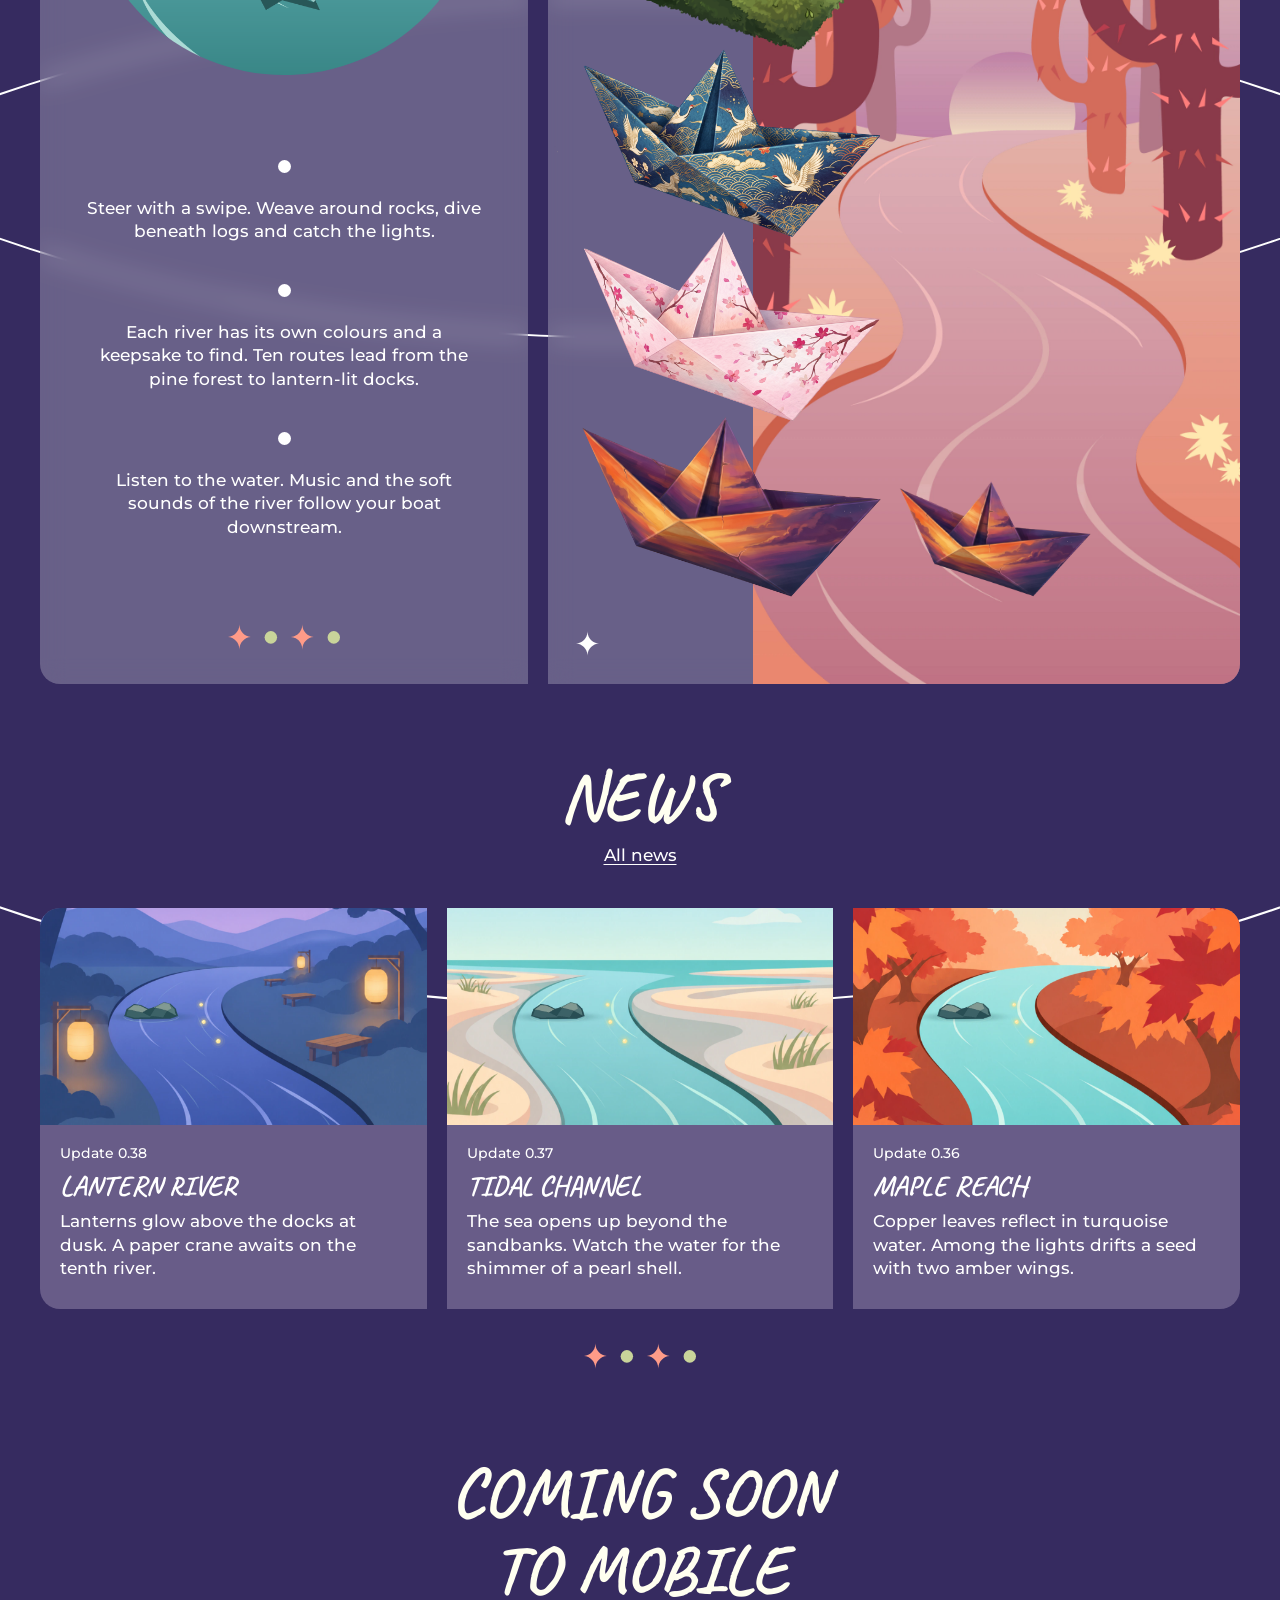
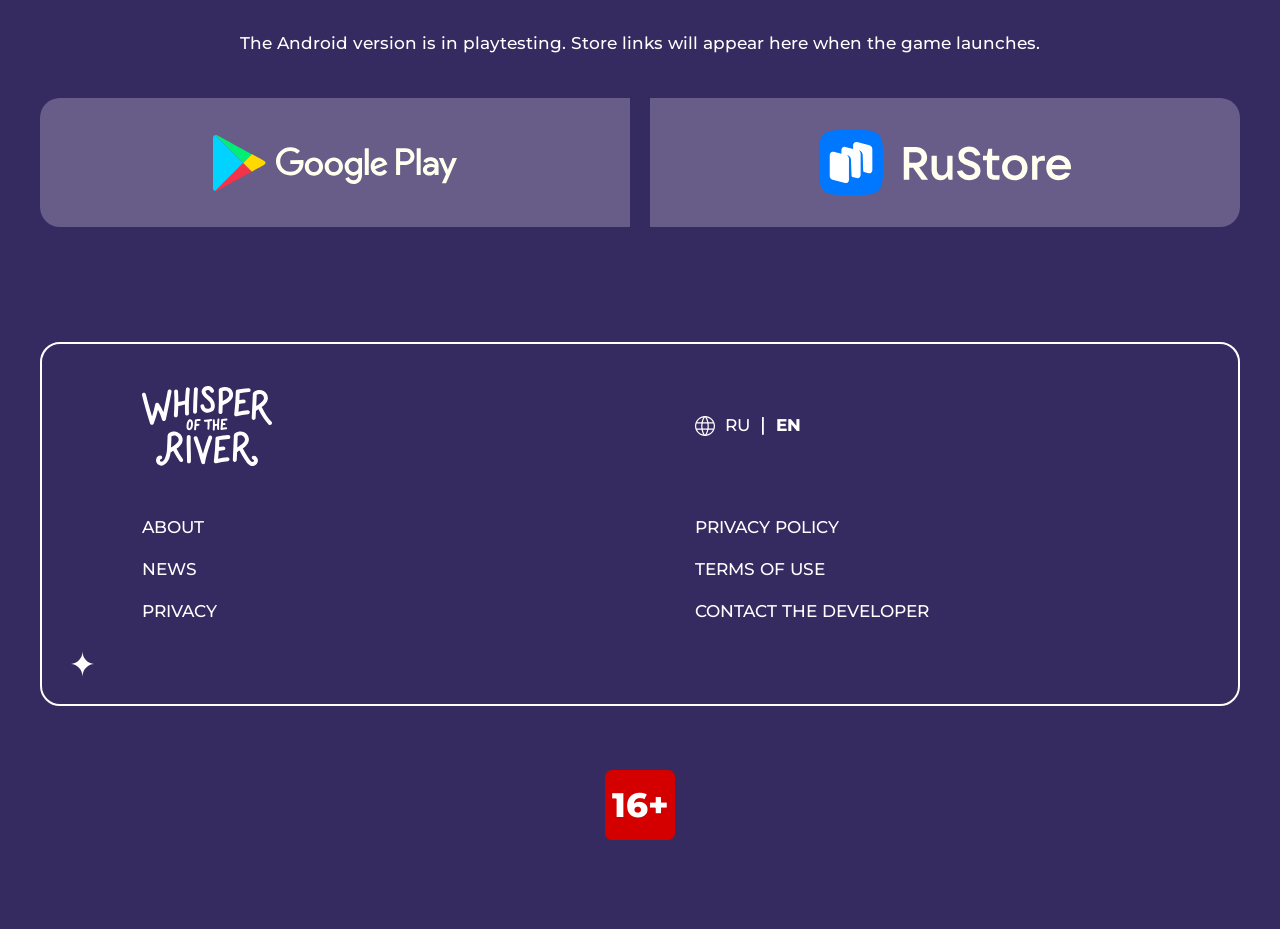
==== commit 2c2bda48: "Убрать исходный кораблик и тень с фона реки" ====
--- a/en/index.html
+++ b/en/index.html
@@ -12,7 +12,7 @@
         <ul><li>Steer with a swipe. Weave around rocks, dive beneath logs and catch the lights.</li><li>Each river has its own colours and a keepsake to find. Ten routes lead from the pine forest to lantern-lit docks.</li><li>Listen to the water. Music and the soft sounds of the river follow your boat downstream.</li></ul><img src="../assets/stars.svg" alt="" ></div>
         <div class="fleet"><h2>Let the current guide you</h2>
         <p>Which boat will set sail today? Gather lights, unlock new patterns and choose your paper boat before each journey.</p>
-        <div class="fleet-art" role="group" aria-label="Choose a boat"><img src="../assets/trail.svg" alt="" class="trail"><img src="../assets/desert.png" alt="" class="desert" loading="lazy"><button type="button" class="boat moss" aria-label="Moss" aria-pressed="false"><img src="../assets/boat-moss.png" alt="" loading="lazy"></button><button type="button" class="boat night" aria-label="Cranes" aria-pressed="false"><img src="../assets/boat-night.png" alt="" loading="lazy"></button><button type="button" class="boat blossom" aria-label="Cherry blossom" aria-pressed="false"><img src="../assets/boat-blossom.png" alt="" loading="lazy"></button><button type="button" class="boat sunset" aria-label="Sunset" aria-pressed="true"><img src="../assets/boat-sunset.png" alt="" loading="lazy"></button><div class="little" aria-hidden="true"><img src="../assets/boat-sunset.png" alt="" loading="lazy"></div><img src="../assets/spark.svg" alt="" class="spark"></div></div></section>
+        <div class="fleet-art" role="group" aria-label="Choose a boat"><img src="../assets/trail.svg" alt="" class="trail"><img src="../assets/desert-river.webp" alt="" class="desert" loading="lazy"><button type="button" class="boat moss" aria-label="Moss" aria-pressed="false"><img src="../assets/boat-moss.png" alt="" loading="lazy"></button><button type="button" class="boat night" aria-label="Cranes" aria-pressed="false"><img src="../assets/boat-night.png" alt="" loading="lazy"></button><button type="button" class="boat blossom" aria-label="Cherry blossom" aria-pressed="false"><img src="../assets/boat-blossom.png" alt="" loading="lazy"></button><button type="button" class="boat sunset" aria-label="Sunset" aria-pressed="true"><img src="../assets/boat-sunset.png" alt="" loading="lazy"></button><div class="little" aria-hidden="true"><img src="../assets/boat-sunset.png" alt="" loading="lazy"></div><img src="../assets/spark.svg" alt="" class="spark"></div></div></section>
         <section class="news wrap" id="news"><h2>News</h2><a href="news/index.html">All news</a><div class="cards"><article><a class="card" href="news/lantern/index.html"><img src="../assets/10.webp" alt="" loading="lazy">
         <div><small>Update 0.38</small><h3>Lantern River</h3><p>Lanterns glow above the docks at dusk. A paper crane awaits on the tenth river.</p></div></a></article><article><a class="card" href="news/tidal/index.html"><img src="../assets/09.webp" alt="" loading="lazy">
         <div><small>Update 0.37</small><h3>Tidal Channel</h3><p>The sea opens up beyond the sandbanks. Watch the water for the shimmer of a pearl shell.</p></div></a></article><article><a class="card" href="news/maple/index.html"><img src="../assets/08.webp" alt="" loading="lazy">
